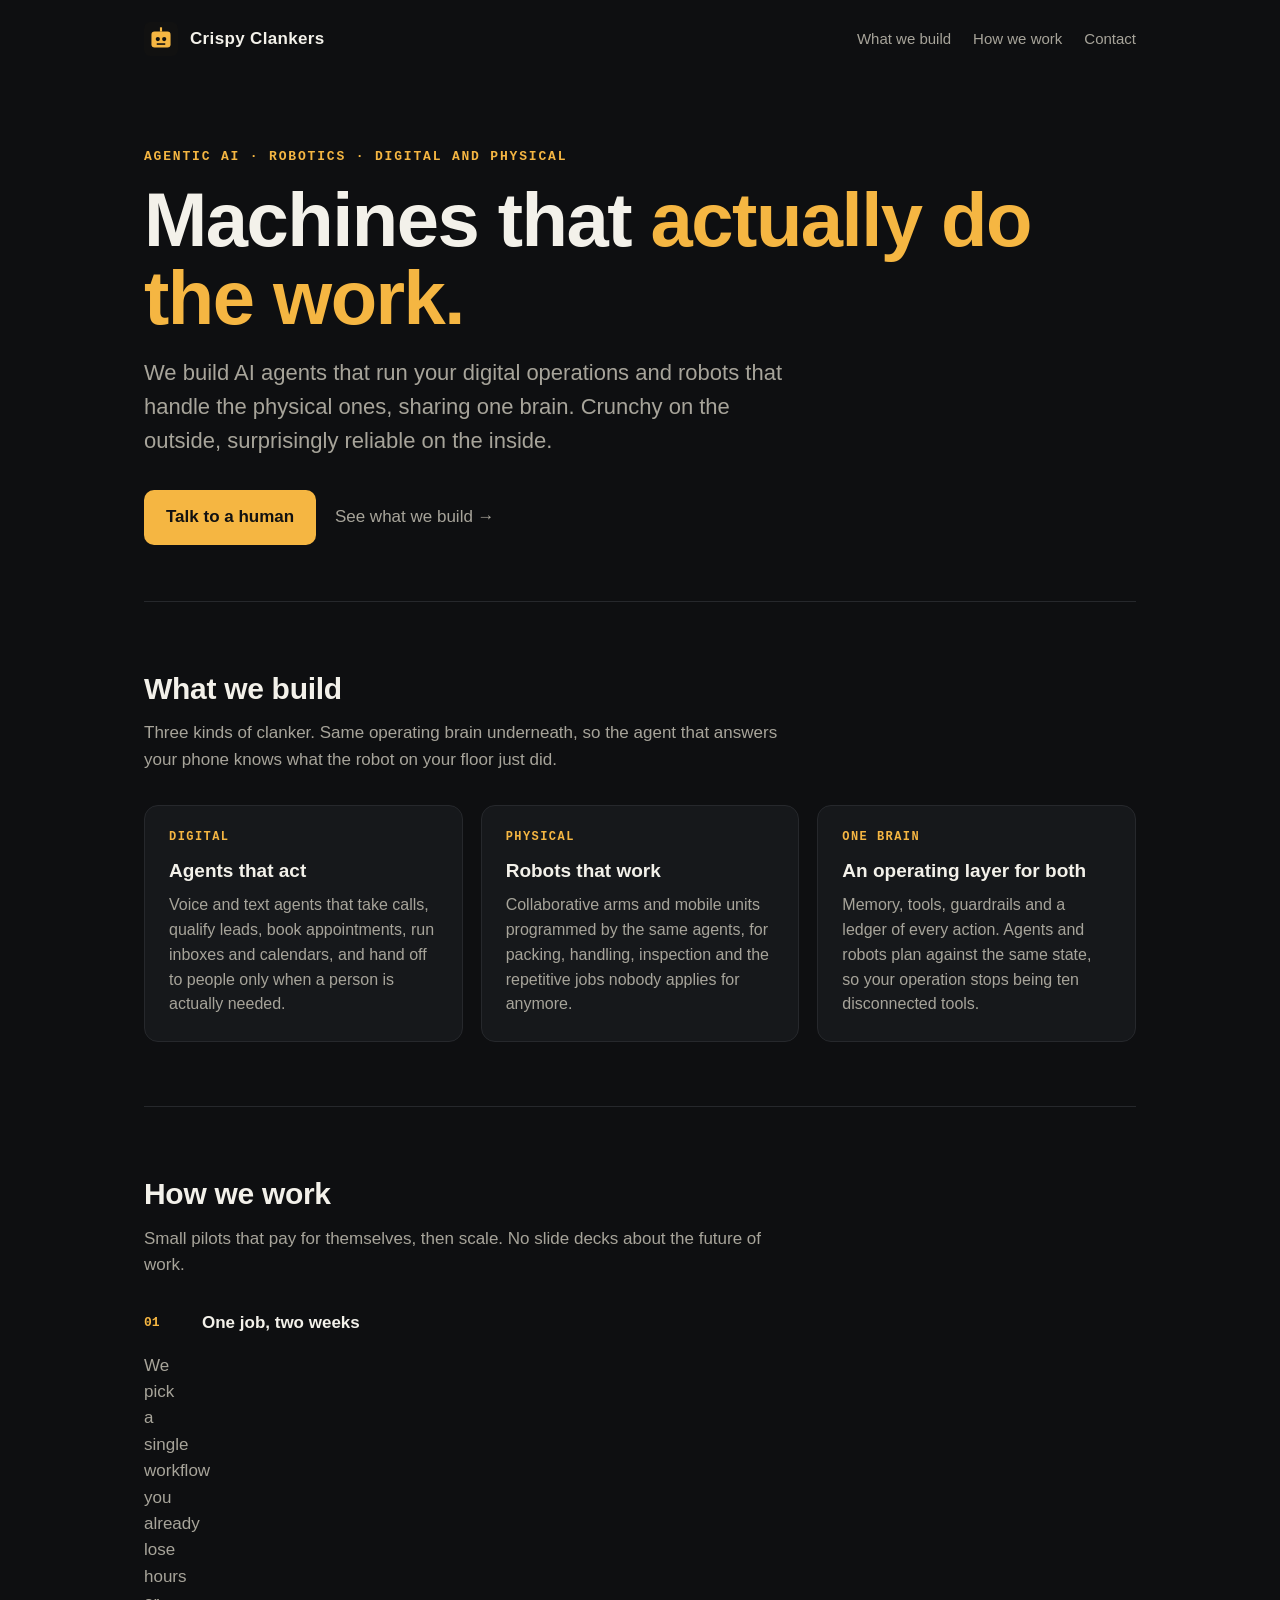
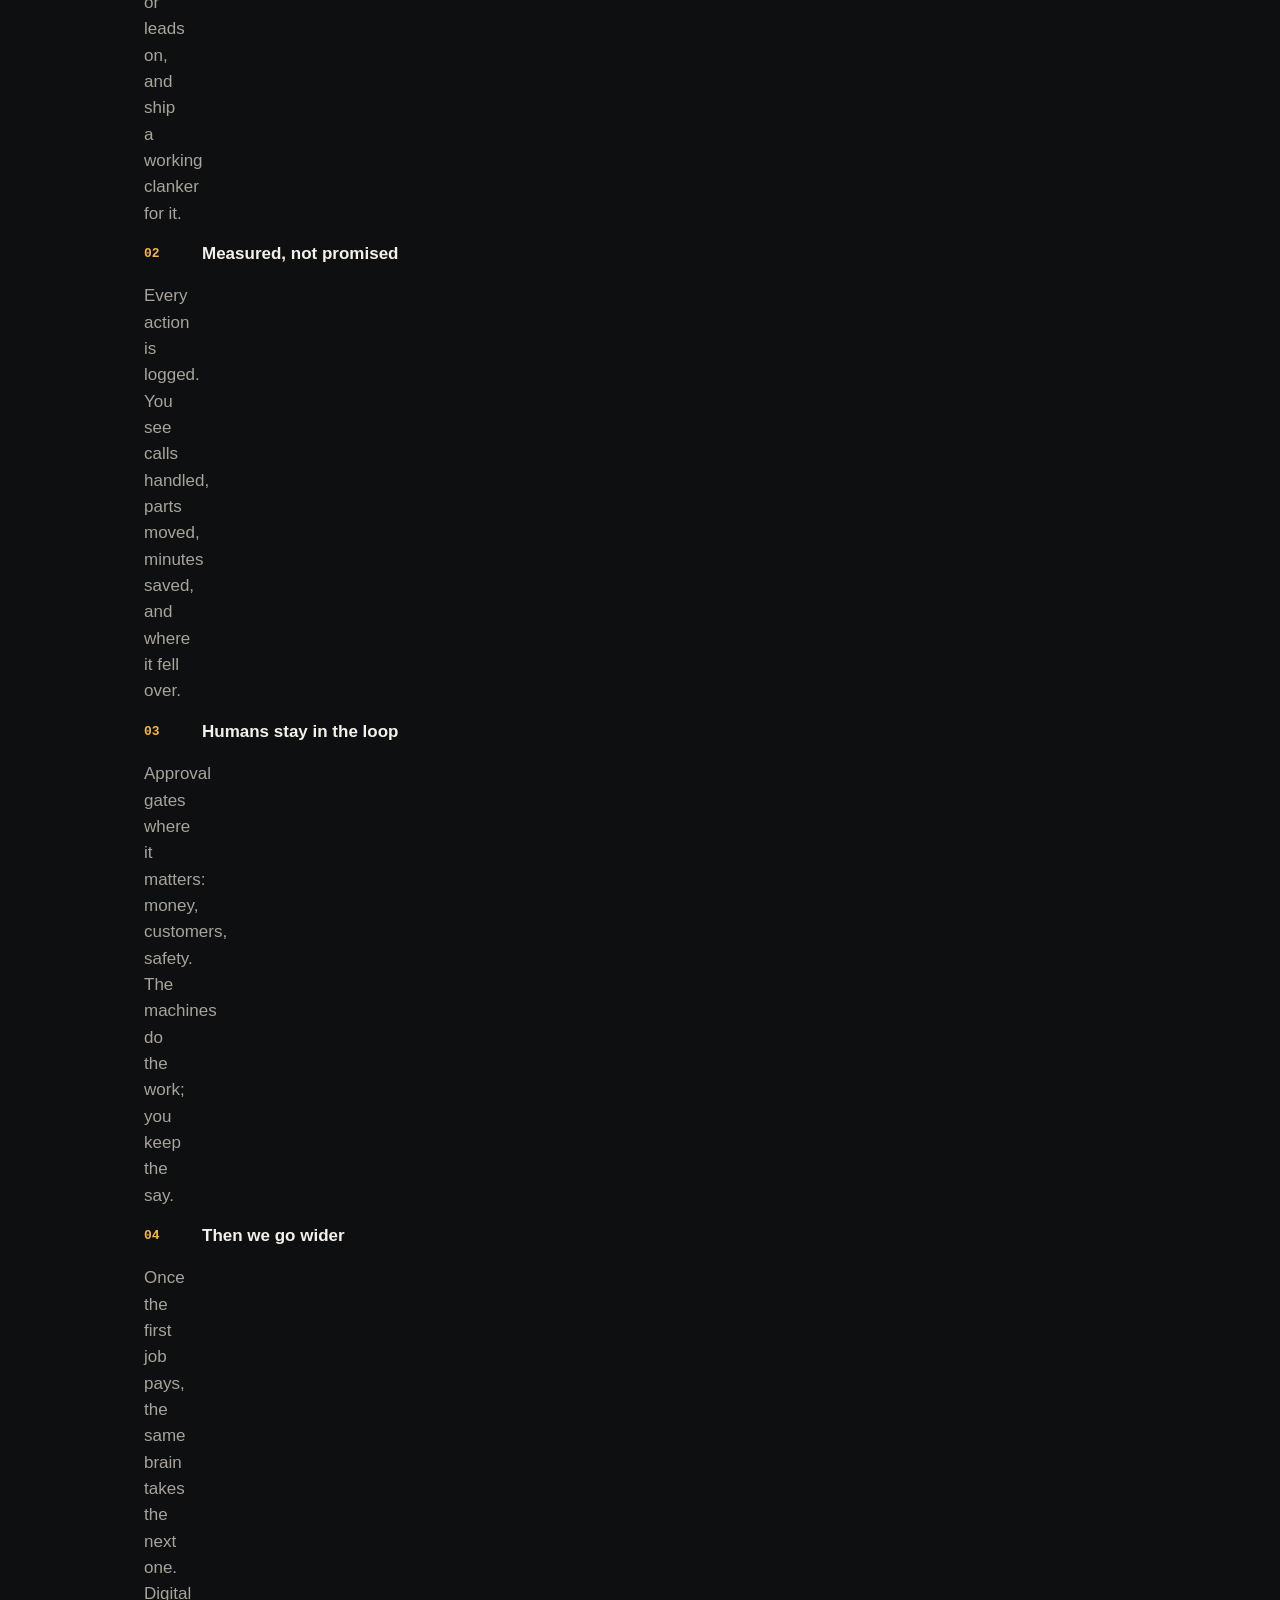
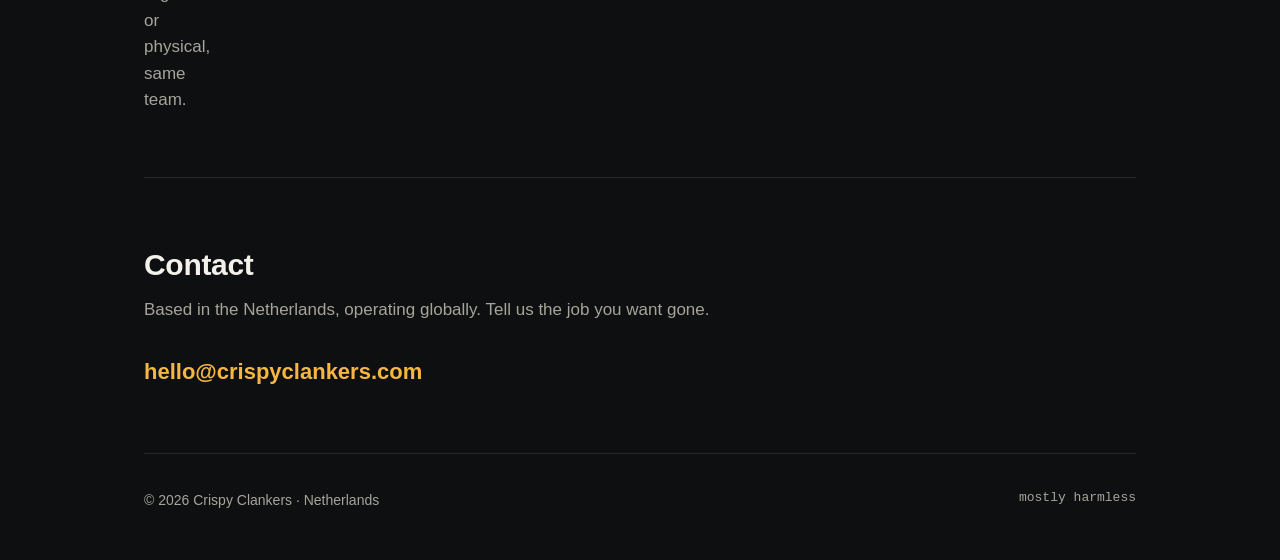
==== index.html @ 5ac36166 "Crispy Clankers one-page site: hero, what we build, how we work, contact; CNAME for crispyclankers.c" ====
<!doctype html>
<html lang="en">
<head>
<meta charset="utf-8">
<meta name="viewport" content="width=device-width, initial-scale=1">
<title>Crispy Clankers — agentic AI and robots that do the work</title>
<meta name="description" content="Crispy Clankers builds agentic AI and robotics: one brain for digital and physical work. Netherlands, operating globally.">
<meta property="og:title" content="Crispy Clankers">
<meta property="og:description" content="Agentic AI and robots that actually do the work. Digital and physical. Mostly harmless.">
<meta property="og:url" content="https://crispyclankers.com/">
<link rel="icon" href="data:image/svg+xml,%3Csvg xmlns='http://www.w3.org/2000/svg' viewBox='0 0 64 64'%3E%3Crect width='64' height='64' rx='12' fill='%23111'/%3E%3Crect x='14' y='18' width='36' height='30' rx='6' fill='%23f5b642'/%3E%3Ccircle cx='26' cy='32' r='4' fill='%23111'/%3E%3Ccircle cx='38' cy='32' r='4' fill='%23111'/%3E%3Crect x='24' y='40' width='16' height='3' fill='%23111'/%3E%3Crect x='30' y='10' width='4' height='8' fill='%23f5b642'/%3E%3C/svg%3E">
<style>
  :root{--bg:#0e0f11;--ink:#f3f1ea;--mute:#a7a49a;--amber:#f5b642;--line:#26282c;--card:#16181b}
  *{box-sizing:border-box}
  html{scroll-behavior:smooth}
  body{margin:0;background:var(--bg);color:var(--ink);font:17px/1.55 ui-sans-serif,-apple-system,"Segoe UI",Inter,Roboto,sans-serif;-webkit-font-smoothing:antialiased}
  a{color:var(--amber);text-decoration:none}
  a:hover{text-decoration:underline}
  .wrap{max-width:1040px;margin:0 auto;padding:0 24px}
  header{display:flex;align-items:center;justify-content:space-between;padding:22px 0}
  .logo{display:flex;align-items:center;gap:12px;font-weight:700;letter-spacing:.02em;color:var(--ink)}
  .logo svg{width:34px;height:34px}
  nav a{color:var(--mute);margin-left:22px;font-size:15px}
  nav a:hover{color:var(--ink);text-decoration:none}
  .hero{padding:72px 0 56px;border-bottom:1px solid var(--line)}
  .kicker{font:600 13px/1 ui-monospace,SFMono-Regular,Menlo,monospace;color:var(--amber);letter-spacing:.14em;text-transform:uppercase}
  h1{font-size:clamp(40px,7vw,76px);line-height:1.02;margin:18px 0 20px;letter-spacing:-.02em}
  h1 em{font-style:normal;color:var(--amber)}
  .lede{font-size:clamp(18px,2.3vw,22px);color:var(--mute);max-width:640px;margin:0 0 32px}
  .cta{display:inline-block;background:var(--amber);color:#111;font-weight:700;padding:14px 22px;border-radius:10px}
  .cta:hover{text-decoration:none;filter:brightness(1.06)}
  .ghost{display:inline-block;margin-left:14px;color:var(--mute)}
  section{padding:64px 0;border-bottom:1px solid var(--line)}
  h2{font-size:30px;margin:0 0 8px;letter-spacing:-.01em}
  .sub{color:var(--mute);margin:0 0 32px;max-width:640px}
  .grid{display:grid;grid-template-columns:repeat(auto-fit,minmax(260px,1fr));gap:18px}
  .card{background:var(--card);border:1px solid var(--line);border-radius:14px;padding:24px}
  .card h3{margin:0 0 8px;font-size:19px}
  .card p{margin:0;color:var(--mute);font-size:16px}
  .card .n{font:600 12px ui-monospace,Menlo,monospace;color:var(--amber);letter-spacing:.12em;margin-bottom:12px}
  ol.how{counter-reset:s;list-style:none;padding:0;margin:0;display:grid;gap:14px}
  ol.how li{display:grid;grid-template-columns:44px 1fr;gap:14px;align-items:start}
  ol.how li::before{counter-increment:s;content:counter(s,decimal-leading-zero);font:600 13px ui-monospace,Menlo,monospace;color:var(--amber);padding-top:5px}
  ol.how strong{display:block;margin-bottom:2px}
  ol.how span{color:var(--mute)}
  .contact{display:flex;flex-wrap:wrap;gap:12px 28px;align-items:baseline}
  .contact a{font-size:22px;font-weight:600}
  footer{padding:36px 0 48px;color:var(--mute);font-size:14px;display:flex;flex-wrap:wrap;gap:8px 24px;justify-content:space-between}
  footer .mono{font:13px ui-monospace,Menlo,monospace}
  @media (max-width:600px){nav{display:none}.ghost{display:block;margin:14px 0 0}}
</style>
</head>
<body>
<div class="wrap">
  <header>
    <a class="logo" href="/">
      <svg viewBox="0 0 64 64" aria-hidden="true"><rect width="64" height="64" rx="12" fill="#111"/><rect x="14" y="18" width="36" height="30" rx="6" fill="#f5b642"/><circle cx="26" cy="32" r="4" fill="#111"/><circle cx="38" cy="32" r="4" fill="#111"/><rect x="24" y="40" width="16" height="3" fill="#111"/><rect x="30" y="10" width="4" height="8" fill="#f5b642"/></svg>
      Crispy Clankers
    </a>
    <nav><a href="#work">What we build</a><a href="#how">How we work</a><a href="#contact">Contact</a></nav>
  </header>

  <section class="hero">
    <div class="kicker">Agentic AI · Robotics · Digital and physical</div>
    <h1>Machines that <em>actually do the work.</em></h1>
    <p class="lede">We build AI agents that run your digital operations and robots that handle the physical ones, sharing one brain. Crunchy on the outside, surprisingly reliable on the inside.</p>
    <a class="cta" href="#contact">Talk to a human</a>
    <a class="ghost" href="#work">See what we build →</a>
  </section>

  <section id="work">
    <h2>What we build</h2>
    <p class="sub">Three kinds of clanker. Same operating brain underneath, so the agent that answers your phone knows what the robot on your floor just did.</p>
    <div class="grid">
      <article class="card"><div class="n">DIGITAL</div><h3>Agents that act</h3><p>Voice and text agents that take calls, qualify leads, book appointments, run inboxes and calendars, and hand off to people only when a person is actually needed.</p></article>
      <article class="card"><div class="n">PHYSICAL</div><h3>Robots that work</h3><p>Collaborative arms and mobile units programmed by the same agents, for packing, handling, inspection and the repetitive jobs nobody applies for anymore.</p></article>
      <article class="card"><div class="n">ONE BRAIN</div><h3>An operating layer for both</h3><p>Memory, tools, guardrails and a ledger of every action. Agents and robots plan against the same state, so your operation stops being ten disconnected tools.</p></article>
    </div>
  </section>

  <section id="how">
    <h2>How we work</h2>
    <p class="sub">Small pilots that pay for themselves, then scale. No slide decks about the future of work.</p>
    <ol class="how">
      <li><strong>One job, two weeks</strong><span>We pick a single workflow you already lose hours or leads on, and ship a working clanker for it.</span></li>
      <li><strong>Measured, not promised</strong><span>Every action is logged. You see calls handled, parts moved, minutes saved, and where it fell over.</span></li>
      <li><strong>Humans stay in the loop</strong><span>Approval gates where it matters: money, customers, safety. The machines do the work; you keep the say.</span></li>
      <li><strong>Then we go wider</strong><span>Once the first job pays, the same brain takes the next one. Digital or physical, same team.</span></li>
    </ol>
  </section>

  <section id="contact">
    <h2>Contact</h2>
    <p class="sub">Based in the Netherlands, operating globally. Tell us the job you want gone.</p>
    <div class="contact"><a href="mailto:hello@crispyclankers.com">hello@crispyclankers.com</a></div>
  </section>

  <footer>
    <div>© 2026 Crispy Clankers · Netherlands</div>
    <div class="mono">mostly harmless</div>
  </footer>
</div>
</body>
</html>
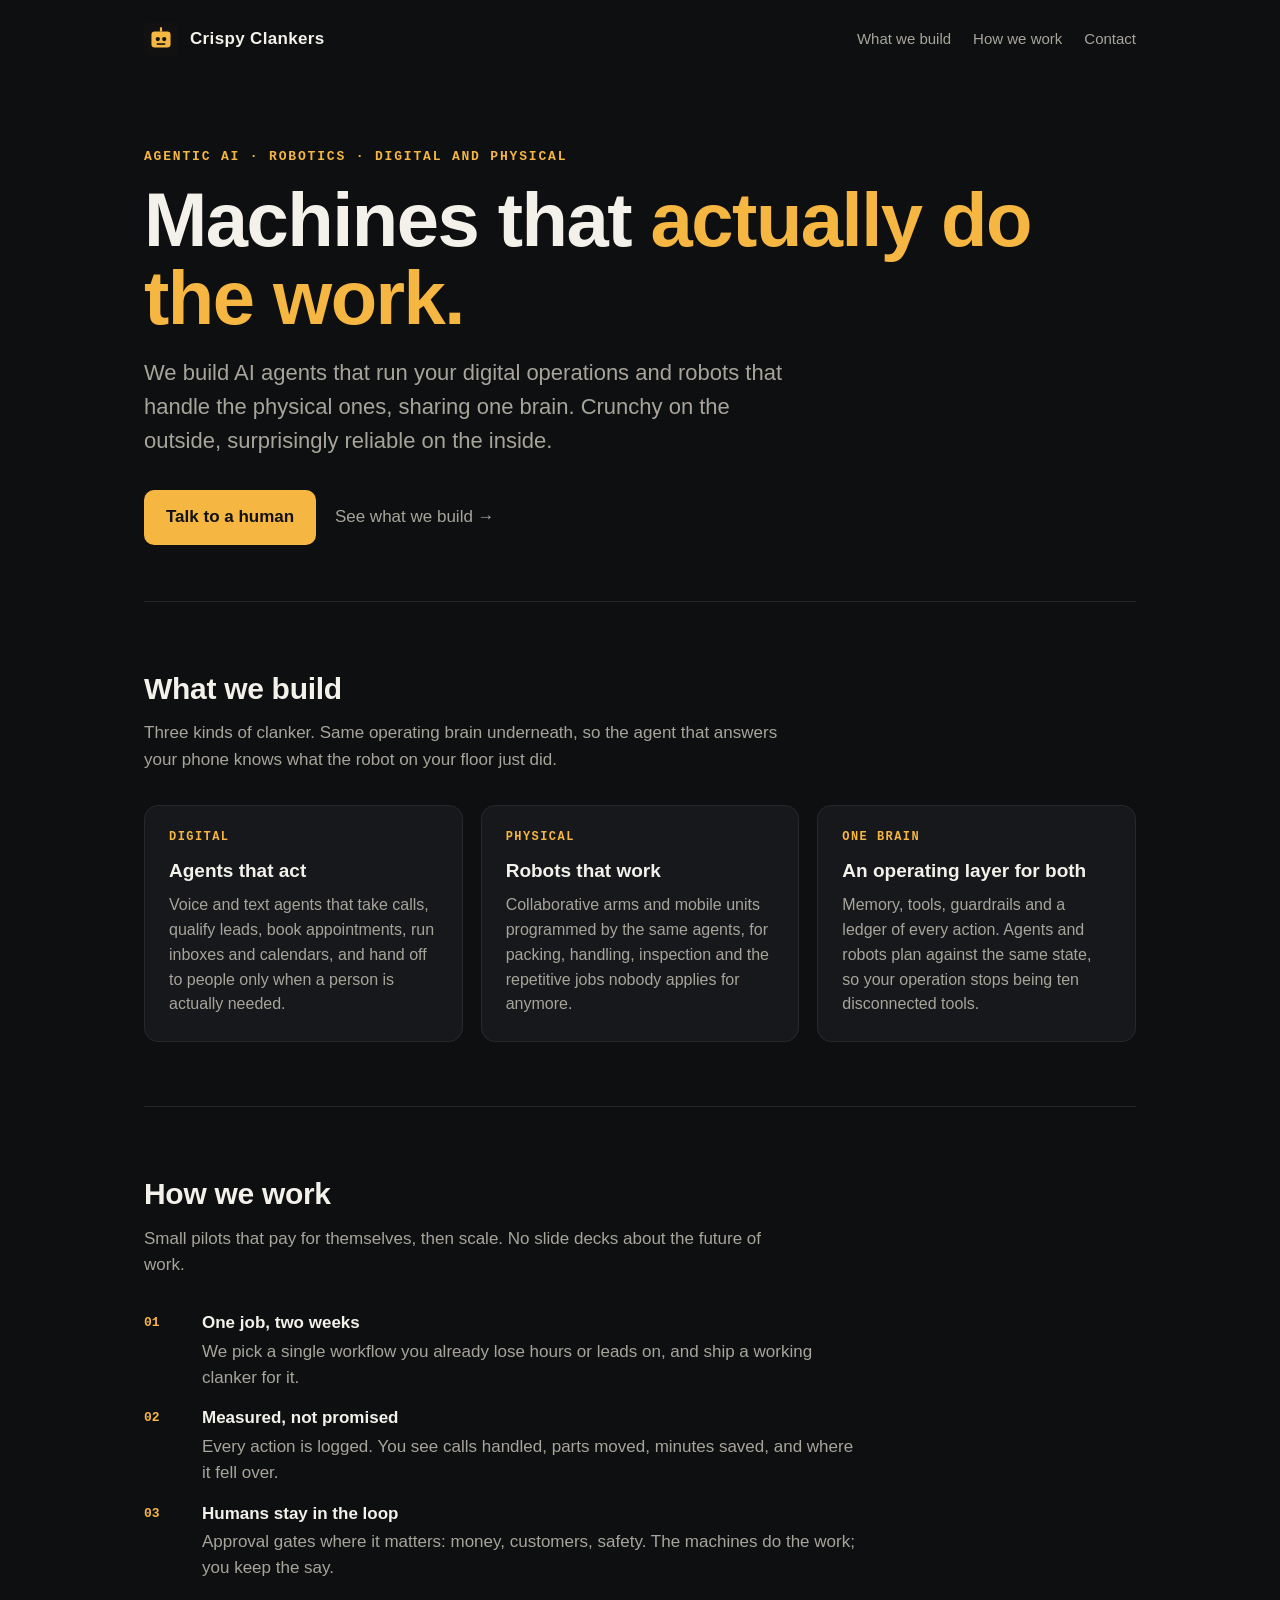
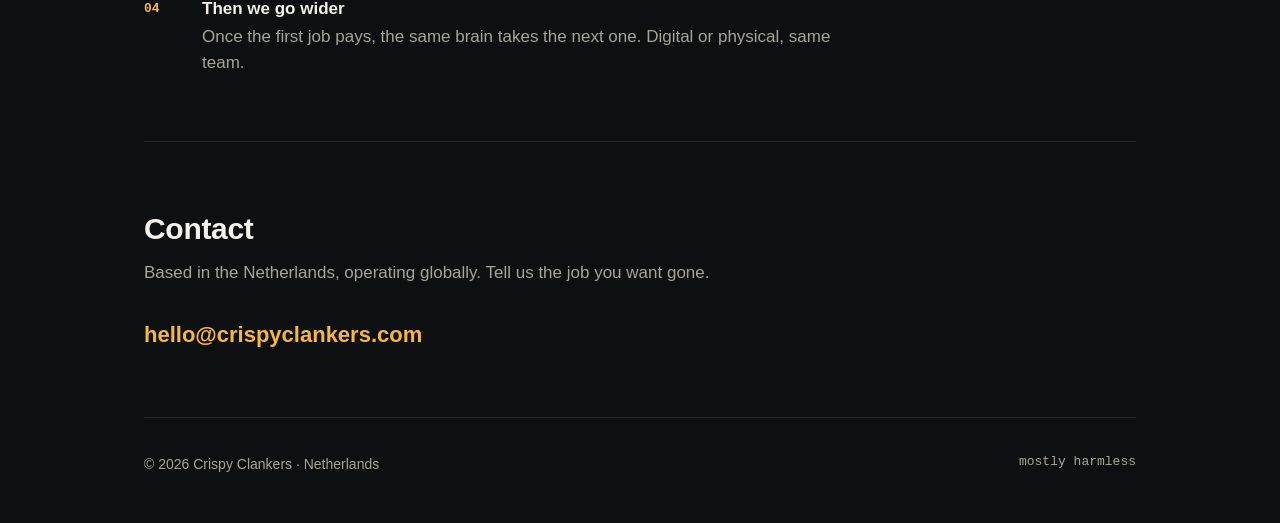
==== commit 4911071a: "How-we-work list: wrap title+text so the grid keeps two columns" ====
--- a/index.html
+++ b/index.html
@@ -39,7 +39,7 @@
   .card p{margin:0;color:var(--mute);font-size:16px}
   .card .n{font:600 12px ui-monospace,Menlo,monospace;color:var(--amber);letter-spacing:.12em;margin-bottom:12px}
   ol.how{counter-reset:s;list-style:none;padding:0;margin:0;display:grid;gap:14px}
-  ol.how li{display:grid;grid-template-columns:44px 1fr;gap:14px;align-items:start}
+  ol.how li{display:grid;grid-template-columns:44px 1fr;gap:14px;align-items:start;max-width:720px}
   ol.how li::before{counter-increment:s;content:counter(s,decimal-leading-zero);font:600 13px ui-monospace,Menlo,monospace;color:var(--amber);padding-top:5px}
   ol.how strong{display:block;margin-bottom:2px}
   ol.how span{color:var(--mute)}
@@ -82,10 +82,10 @@
     <h2>How we work</h2>
     <p class="sub">Small pilots that pay for themselves, then scale. No slide decks about the future of work.</p>
     <ol class="how">
-      <li><strong>One job, two weeks</strong><span>We pick a single workflow you already lose hours or leads on, and ship a working clanker for it.</span></li>
-      <li><strong>Measured, not promised</strong><span>Every action is logged. You see calls handled, parts moved, minutes saved, and where it fell over.</span></li>
-      <li><strong>Humans stay in the loop</strong><span>Approval gates where it matters: money, customers, safety. The machines do the work; you keep the say.</span></li>
-      <li><strong>Then we go wider</strong><span>Once the first job pays, the same brain takes the next one. Digital or physical, same team.</span></li>
+      <li><div><strong>One job, two weeks</strong><span>We pick a single workflow you already lose hours or leads on, and ship a working clanker for it.</span></div></li>
+      <li><div><strong>Measured, not promised</strong><span>Every action is logged. You see calls handled, parts moved, minutes saved, and where it fell over.</span></div></li>
+      <li><div><strong>Humans stay in the loop</strong><span>Approval gates where it matters: money, customers, safety. The machines do the work; you keep the say.</span></div></li>
+      <li><div><strong>Then we go wider</strong><span>Once the first job pays, the same brain takes the next one. Digital or physical, same team.</span></div></li>
     </ol>
   </section>
 
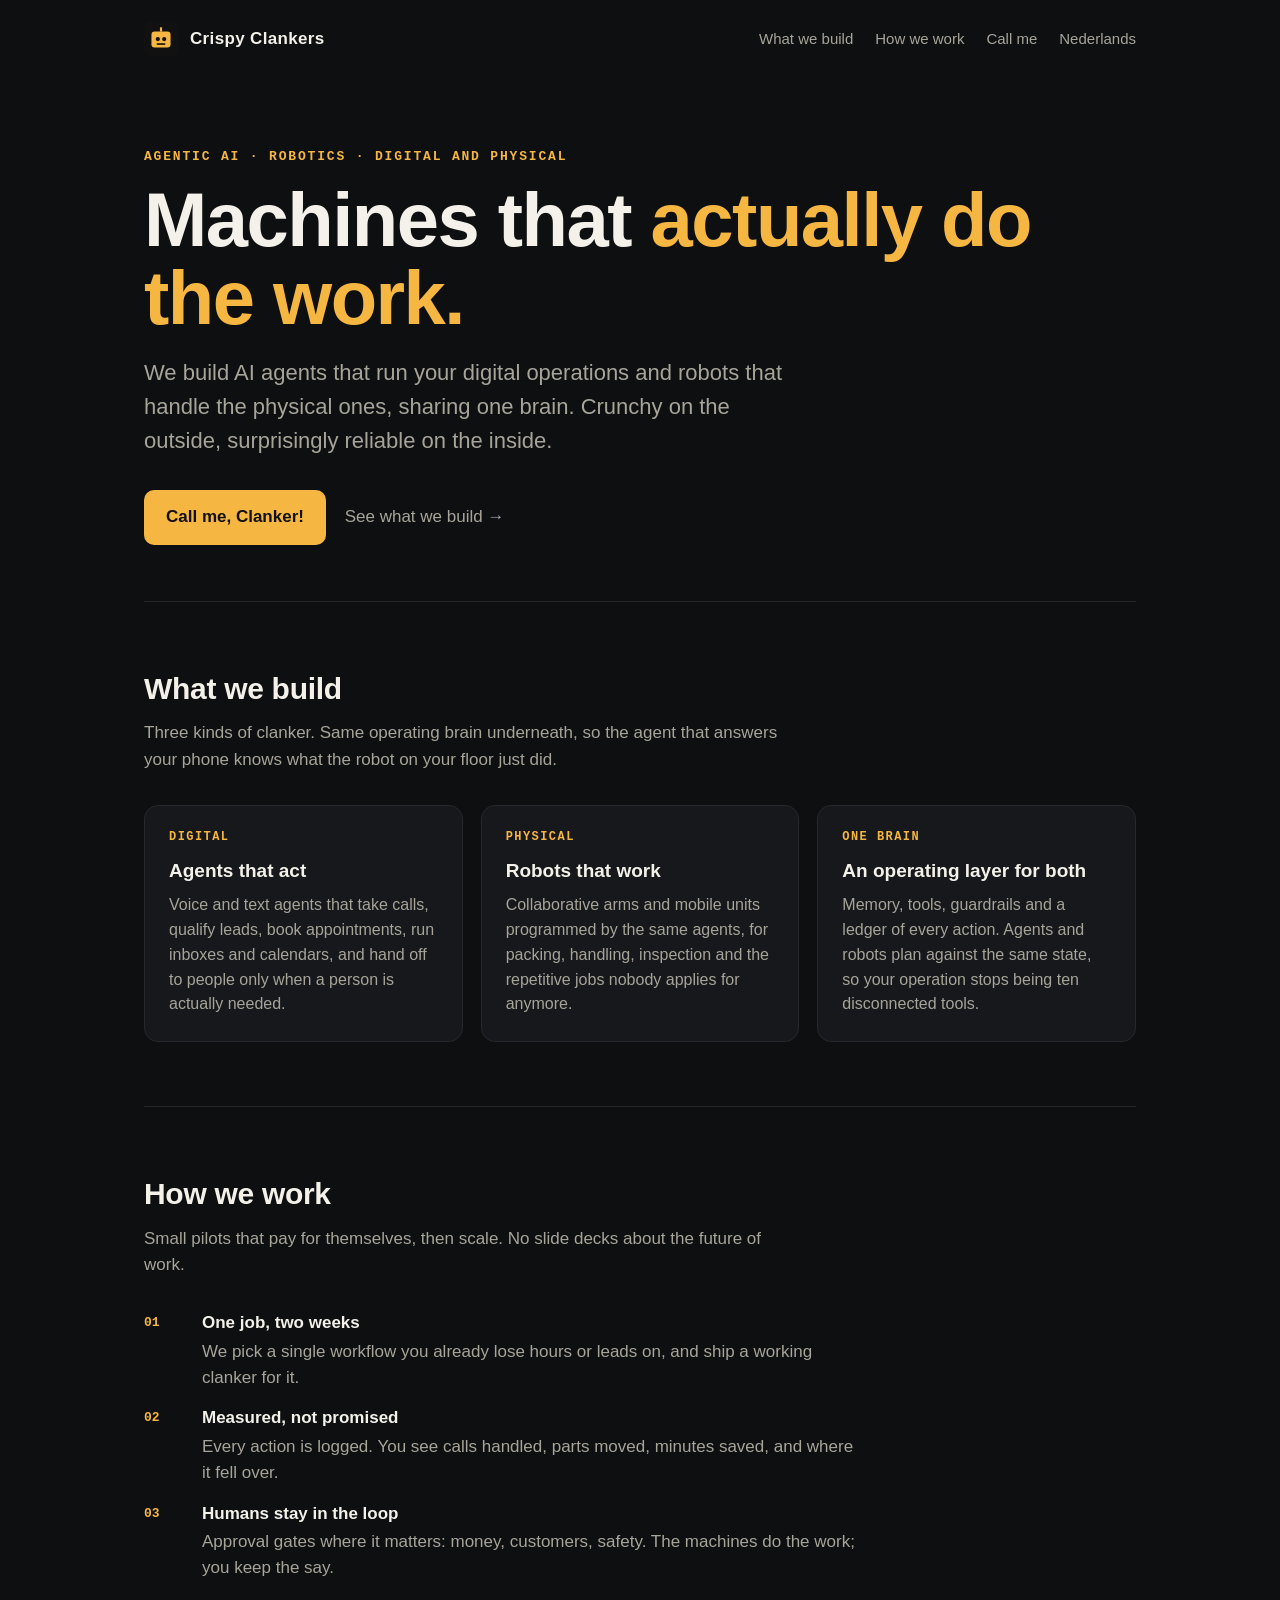
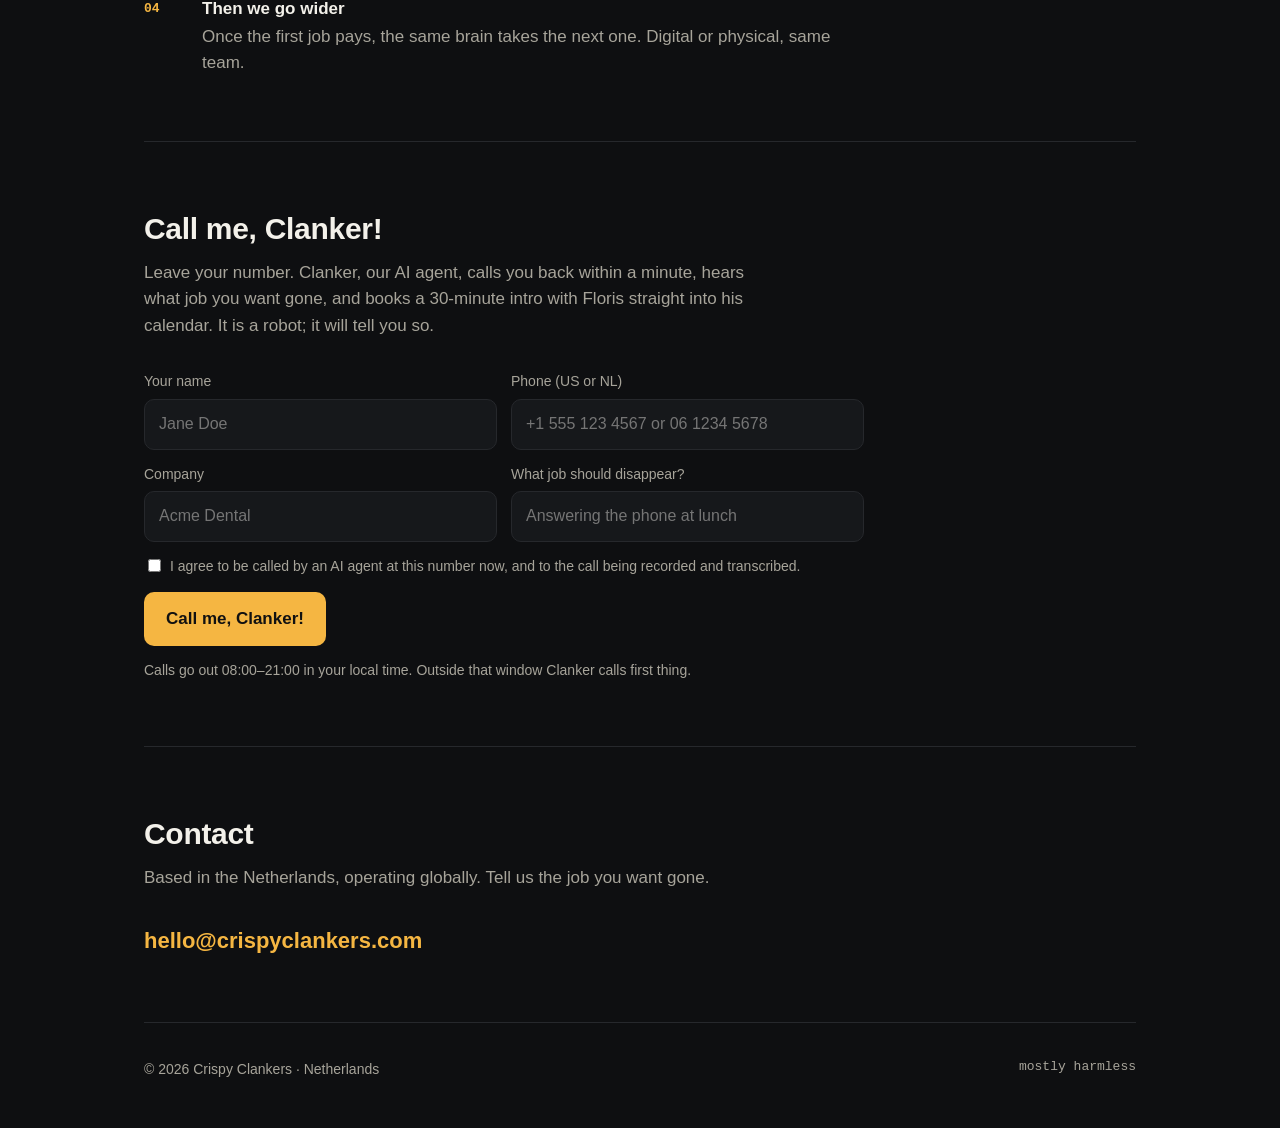
==== commit 9bd27a4b: "Add branded Open Graph cards for chat sharing" ====
--- a/index.html
+++ b/index.html
@@ -8,6 +8,21 @@
 <meta property="og:title" content="Crispy Clankers">
 <meta property="og:description" content="Agentic AI and robots that actually do the work. Digital and physical. Mostly harmless.">
 <meta property="og:url" content="https://crispyclankers.com/">
+<meta property="og:type" content="website">
+<meta property="og:site_name" content="Crispy Clankers">
+<meta property="og:locale" content="en_US">
+<meta property="og:image" content="https://crispyclankers.com/assets/social-preview-en-v1.png">
+<meta property="og:image:secure_url" content="https://crispyclankers.com/assets/social-preview-en-v1.png">
+<meta property="og:image:type" content="image/png">
+<meta property="og:image:width" content="1200">
+<meta property="og:image:height" content="630">
+<meta property="og:image:alt" content="Crispy Clankers — machines that actually do the work. AI agents and robots, with an amber robot.">
+<meta name="twitter:card" content="summary_large_image">
+<meta name="twitter:title" content="Crispy Clankers">
+<meta name="twitter:description" content="Agentic AI and robots that actually do the work. Digital and physical. Mostly harmless.">
+<meta name="twitter:image" content="https://crispyclankers.com/assets/social-preview-en-v1.png">
+<meta name="twitter:image:alt" content="Crispy Clankers — machines that actually do the work. AI agents and robots, with an amber robot.">
+<link rel="canonical" href="https://crispyclankers.com/">
 <link rel="icon" href="data:image/svg+xml,%3Csvg xmlns='http://www.w3.org/2000/svg' viewBox='0 0 64 64'%3E%3Crect width='64' height='64' rx='12' fill='%23111'/%3E%3Crect x='14' y='18' width='36' height='30' rx='6' fill='%23f5b642'/%3E%3Ccircle cx='26' cy='32' r='4' fill='%23111'/%3E%3Ccircle cx='38' cy='32' r='4' fill='%23111'/%3E%3Crect x='24' y='40' width='16' height='3' fill='%23111'/%3E%3Crect x='30' y='10' width='4' height='8' fill='%23f5b642'/%3E%3C/svg%3E">
 <style>
   :root{--bg:#0e0f11;--ink:#f3f1ea;--mute:#a7a49a;--amber:#f5b642;--line:#26282c;--card:#16181b}
@@ -45,6 +60,17 @@
   ol.how span{color:var(--mute)}
   .contact{display:flex;flex-wrap:wrap;gap:12px 28px;align-items:baseline}
   .contact a{font-size:22px;font-weight:600}
+  form.lead{display:grid;gap:14px;max-width:720px}
+  .row{display:grid;grid-template-columns:1fr 1fr;gap:14px}
+  form label{display:grid;gap:6px;font-size:14px;color:var(--mute)}
+  form input:not([type=checkbox]){background:var(--card);border:1px solid var(--line);border-radius:10px;color:var(--ink);padding:12px 14px;font:inherit;font-size:16px}
+  form input:focus{outline:2px solid var(--amber);border-color:var(--amber)}
+  label.check{grid-template-columns:auto 1fr;align-items:start;font-size:14px}
+  form button.cta{border:0;cursor:pointer;font:inherit;font-weight:700;font-size:17px;width:max-content}
+  form button[disabled]{opacity:.6;cursor:wait}
+  .note{margin:0;color:var(--mute);font-size:14px}
+  .note.ok{color:var(--amber)} .note.err{color:#ff7a6e}
+  @media (max-width:600px){.row{grid-template-columns:1fr}}
   footer{padding:36px 0 48px;color:var(--mute);font-size:14px;display:flex;flex-wrap:wrap;gap:8px 24px;justify-content:space-between}
   footer .mono{font:13px ui-monospace,Menlo,monospace}
   @media (max-width:600px){nav{display:none}.ghost{display:block;margin:14px 0 0}}
@@ -57,14 +83,14 @@
       <svg viewBox="0 0 64 64" aria-hidden="true"><rect width="64" height="64" rx="12" fill="#111"/><rect x="14" y="18" width="36" height="30" rx="6" fill="#f5b642"/><circle cx="26" cy="32" r="4" fill="#111"/><circle cx="38" cy="32" r="4" fill="#111"/><rect x="24" y="40" width="16" height="3" fill="#111"/><rect x="30" y="10" width="4" height="8" fill="#f5b642"/></svg>
       Crispy Clankers
     </a>
-    <nav><a href="#work">What we build</a><a href="#how">How we work</a><a href="#contact">Contact</a></nav>
+    <nav><a href="#work">What we build</a><a href="#how">How we work</a><a href="#call">Call me</a><a href="/nl/" lang="nl">Nederlands</a></nav>
   </header>
 
   <section class="hero">
     <div class="kicker">Agentic AI · Robotics · Digital and physical</div>
     <h1>Machines that <em>actually do the work.</em></h1>
     <p class="lede">We build AI agents that run your digital operations and robots that handle the physical ones, sharing one brain. Crunchy on the outside, surprisingly reliable on the inside.</p>
-    <a class="cta" href="#contact">Talk to a human</a>
+    <a class="cta" href="#call">Call me, Clanker!</a>
     <a class="ghost" href="#work">See what we build →</a>
   </section>
 
@@ -89,6 +115,20 @@
     </ol>
   </section>
 
+  <section id="call">
+    <h2>Call me, Clanker!</h2>
+    <p class="sub">Leave your number. Clanker, our AI agent, calls you back within a minute, hears what job you want gone, and books a 30-minute intro with Floris straight into his calendar. It is a robot; it will tell you so.</p>
+    <form class="lead" id="leadForm" novalidate>
+      <div class="row"><label>Your name<input name="name" autocomplete="name" required placeholder="Jane Doe"></label>
+      <label>Phone (US or NL)<input name="phone" type="tel" autocomplete="tel" required placeholder="+1 555 123 4567 or 06 1234 5678"></label></div>
+      <div class="row"><label>Company<input name="company" autocomplete="organization" placeholder="Acme Dental"></label>
+      <label>What job should disappear?<input name="job" placeholder="Answering the phone at lunch"></label></div>
+      <label class="check"><input type="checkbox" name="consent" required> I agree to be called by an AI agent at this number now, and to the call being recorded and transcribed.</label>
+      <button class="cta" type="submit" id="leadBtn">Call me, Clanker!</button>
+      <p class="note" id="leadMsg">Calls go out 08:00–21:00 in your local time. Outside that window Clanker calls first thing.</p>
+    </form>
+  </section>
+
   <section id="contact">
     <h2>Contact</h2>
     <p class="sub">Based in the Netherlands, operating globally. Tell us the job you want gone.</p>
@@ -100,5 +140,25 @@
     <div class="mono">mostly harmless</div>
   </footer>
 </div>
+<script>
+(function(){
+  var ENDPOINT="https://cheesy-succulent-nuttiness.ngrok-free.dev/clank/webhooks/lead/crispy-en?secret=7156fd2ccb4f2daff3fa99080d00888faa5d0476e9a11ddb";
+  var f=document.getElementById('leadForm'),b=document.getElementById('leadBtn'),m=document.getElementById('leadMsg');
+  f.addEventListener('submit',function(e){
+    e.preventDefault();
+    if(!f.consent.checked){m.className='note err';m.textContent='Tick the consent box first — Clanker cannot call without it.';return;}
+    var body={name:f.name.value.trim(),phone:f.phone.value.trim(),company:f.company.value.trim(),job:f.job.value.trim(),language:'en',source:'crispyclankers.com',consent:'yes'};
+    if(!body.name||!body.phone){m.className='note err';m.textContent='Name and phone are needed.';return;}
+    b.disabled=true;m.className='note';m.textContent='Waking Clanker…';
+    fetch(ENDPOINT,{method:'POST',headers:{'Content-Type':'application/json','ngrok-skip-browser-warning':'1'},body:JSON.stringify(body)})
+      .then(function(r){return r.json().then(function(j){return {ok:r.ok,j:j};});})
+      .then(function(x){
+        if(x.ok&&x.j.queued){m.className='note ok';m.textContent='Clanker is dialing. Keep your phone in your hand — this usually takes under a minute.';f.reset();}
+        else if(x.ok&&x.j.duplicate){m.className='note ok';m.textContent='Clanker already has you in the queue. Give it a minute.';}
+        else{m.className='note err';m.textContent=(x.j&&(x.j.detail||x.j.error))||'That did not work. Email hello@crispyclankers.com and a human will call.';b.disabled=false;}
+      }).catch(function(){m.className='note err';m.textContent='Clanker is offline right now. Email hello@crispyclankers.com and a human will call.';b.disabled=false;});
+  });
+})();
+</script>
 </body>
 </html>
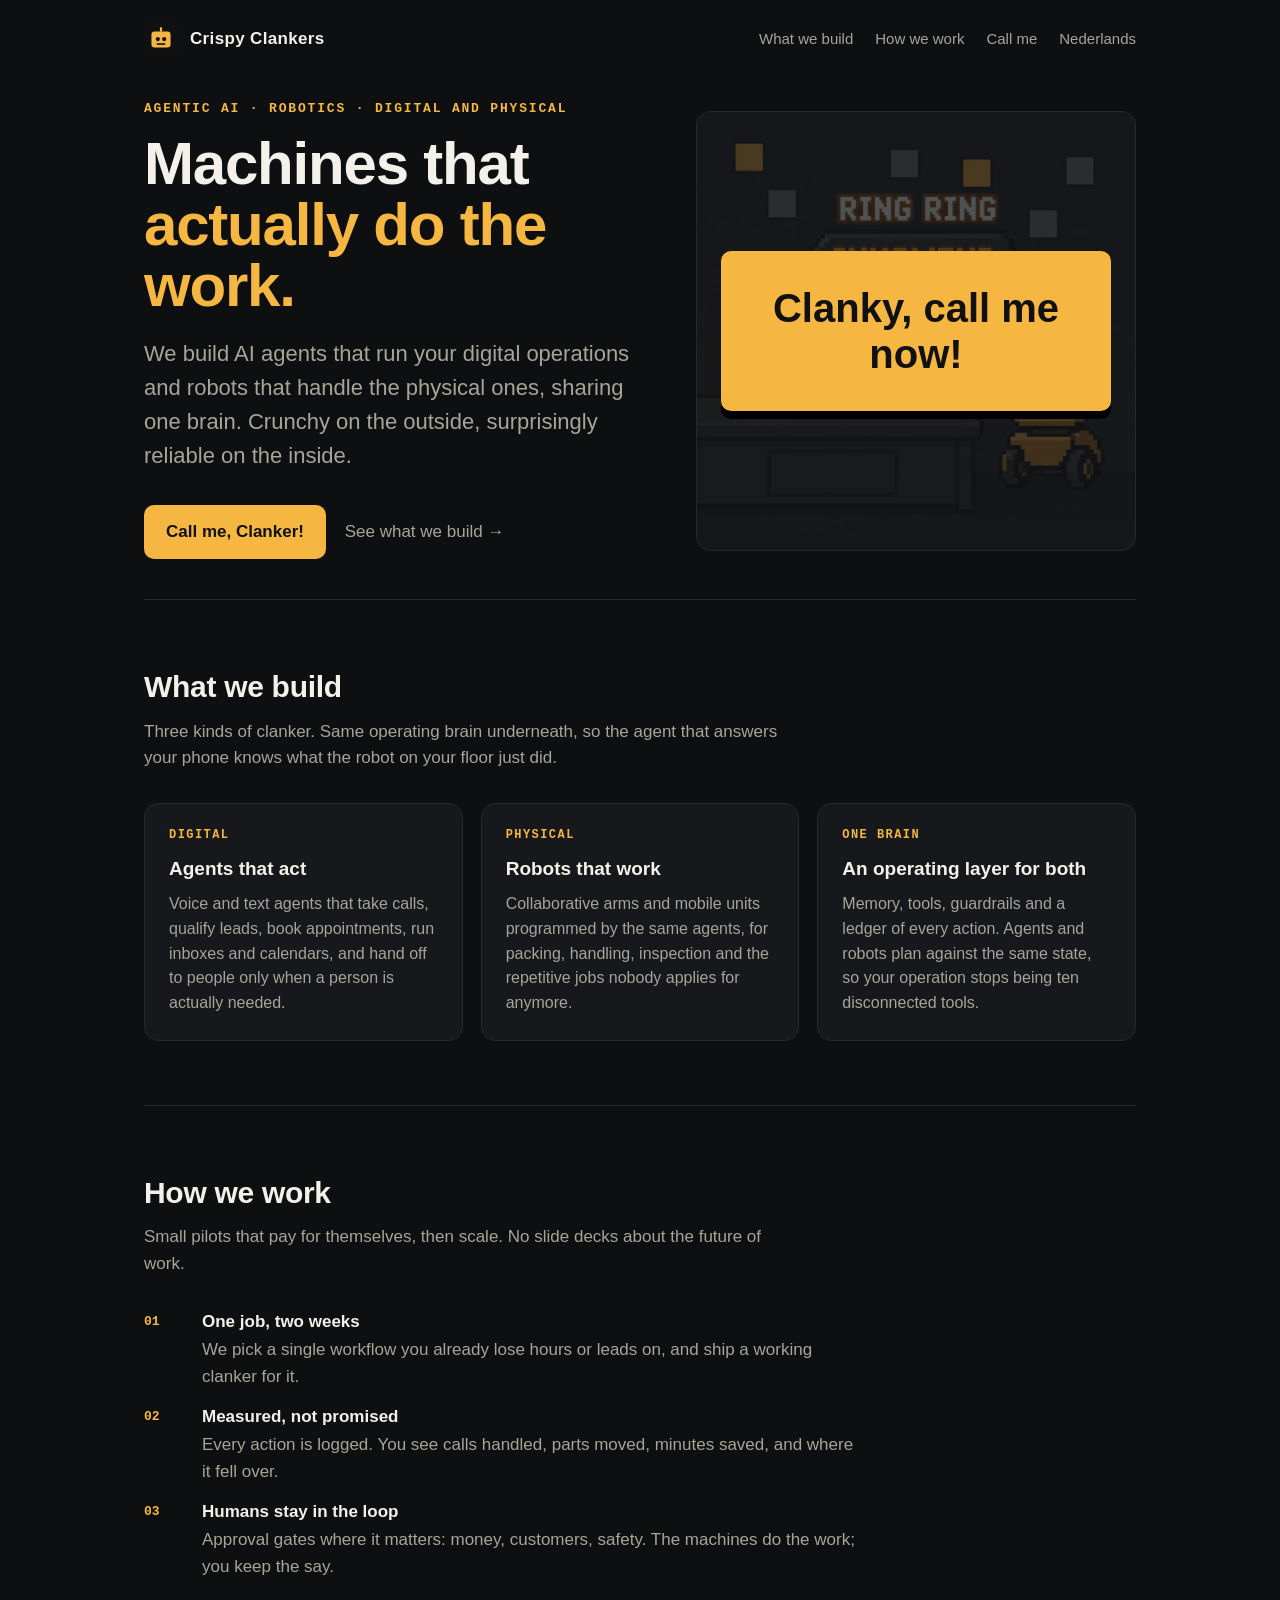
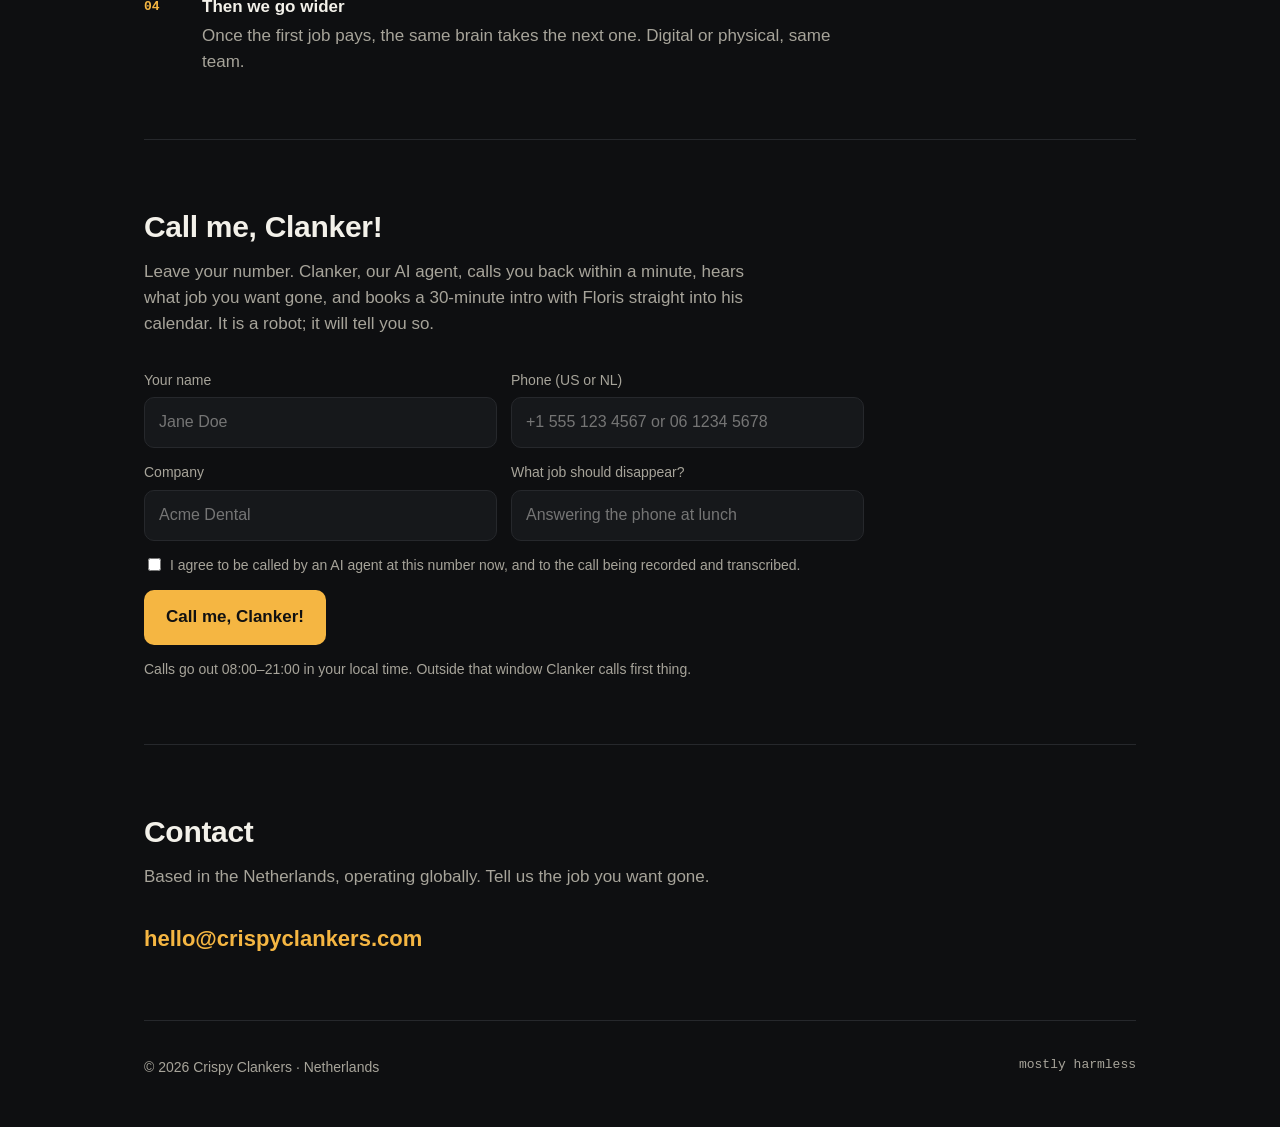
==== commit ec6ad337: "Add three-play Clanky hero video with callback CTA" ====
--- a/index.html
+++ b/index.html
@@ -75,6 +75,8 @@
   footer .mono{font:13px ui-monospace,Menlo,monospace}
   @media (max-width:600px){nav{display:none}.ghost{display:block;margin:14px 0 0}}
 </style>
+<link rel="stylesheet" href="/assets/hero-video-v1.css">
+<script src="/assets/hero-video-v1.js" defer></script>
 </head>
 <body>
 <div class="wrap">
@@ -87,11 +89,23 @@
   </header>
 
   <section class="hero">
+    <div class="hero-copy">
     <div class="kicker">Agentic AI · Robotics · Digital and physical</div>
     <h1>Machines that <em>actually do the work.</em></h1>
     <p class="lede">We build AI agents that run your digital operations and robots that handle the physical ones, sharing one brain. Crunchy on the outside, surprisingly reliable on the inside.</p>
     <a class="cta" href="#call">Call me, Clanker!</a>
     <a class="ghost" href="#work">See what we build →</a>
+    </div>
+    <div class="hero-media" data-state="cta">
+      <img class="hero-poster" src="/assets/clanky-intro-v1.jpg" width="960" height="960" alt="" fetchpriority="high">
+      <video class="hero-video" hidden autoplay muted playsinline preload="auto" width="960" height="960" poster="/assets/clanky-intro-v1.jpg" data-src="/assets/clanky-intro-v1.mp4" aria-label="Clanky answers a client call and books an appointment."></video>
+      <div class="hero-finale"><a class="cta hero-call" href="#call">Clanky, call me now!</a></div>
+      <div class="hero-controls" hidden>
+        <button type="button" data-action="pause" data-pause="Pause" data-resume="Resume">Pause</button>
+        <button type="button" data-action="sound" data-sound="Sound on" data-mute="Sound off" aria-pressed="false">Sound on</button>
+        <button type="button" data-action="skip">Skip to callback</button>
+      </div>
+    </div>
   </section>
 
   <section id="work">
--- a/assets/hero-video-v1.css
+++ b/assets/hero-video-v1.css
@@ -0,0 +1,14 @@
+/* Keep the square reserved during playback, fallbacks and the final CTA. */
+.hero{display:grid;grid-template-columns:minmax(0,1fr) minmax(0,440px);align-items:center;gap:32px;padding:24px 0 40px}
+.hero h1{font-size:clamp(40px,5vw,60px)}
+.hero-media{position:relative;width:100%;aspect-ratio:1;background:var(--card);border:1px solid var(--line);border-radius:14px;overflow:hidden;isolation:isolate}
+.hero-media [hidden]{display:none!important}
+.hero-poster,.hero-video{position:absolute;inset:0;width:100%;height:100%;object-fit:contain}
+.hero-poster{opacity:.25}
+.hero-finale{position:absolute;inset:0;display:flex;align-items:center;justify-content:center;padding:24px}
+.hero-call{width:100%;padding:32px 20px;text-align:center;font-size:clamp(26px,3.2vw,40px);line-height:1.15;border:2px solid var(--amber);box-shadow:0 8px 0 #000}
+.hero-controls{position:absolute;bottom:12px;left:10px;right:10px;display:flex;flex-wrap:wrap;justify-content:center;gap:6px}
+.hero-controls button{background:var(--bg);color:var(--ink);border:1px solid var(--amber);border-radius:6px;padding:9px 10px;font:600 12px/1.2 ui-monospace,monospace;cursor:pointer}
+.hero-call:focus-visible,.hero-controls button:focus-visible{outline:3px solid var(--ink);outline-offset:3px}
+@media(max-width:800px){.hero{grid-template-columns:1fr;gap:28px}.hero-media{grid-row:1;max-width:440px;justify-self:center}.hero h1{font-size:clamp(40px,7vw,60px)}}
+@media(prefers-reduced-motion:reduce){html{scroll-behavior:auto}}
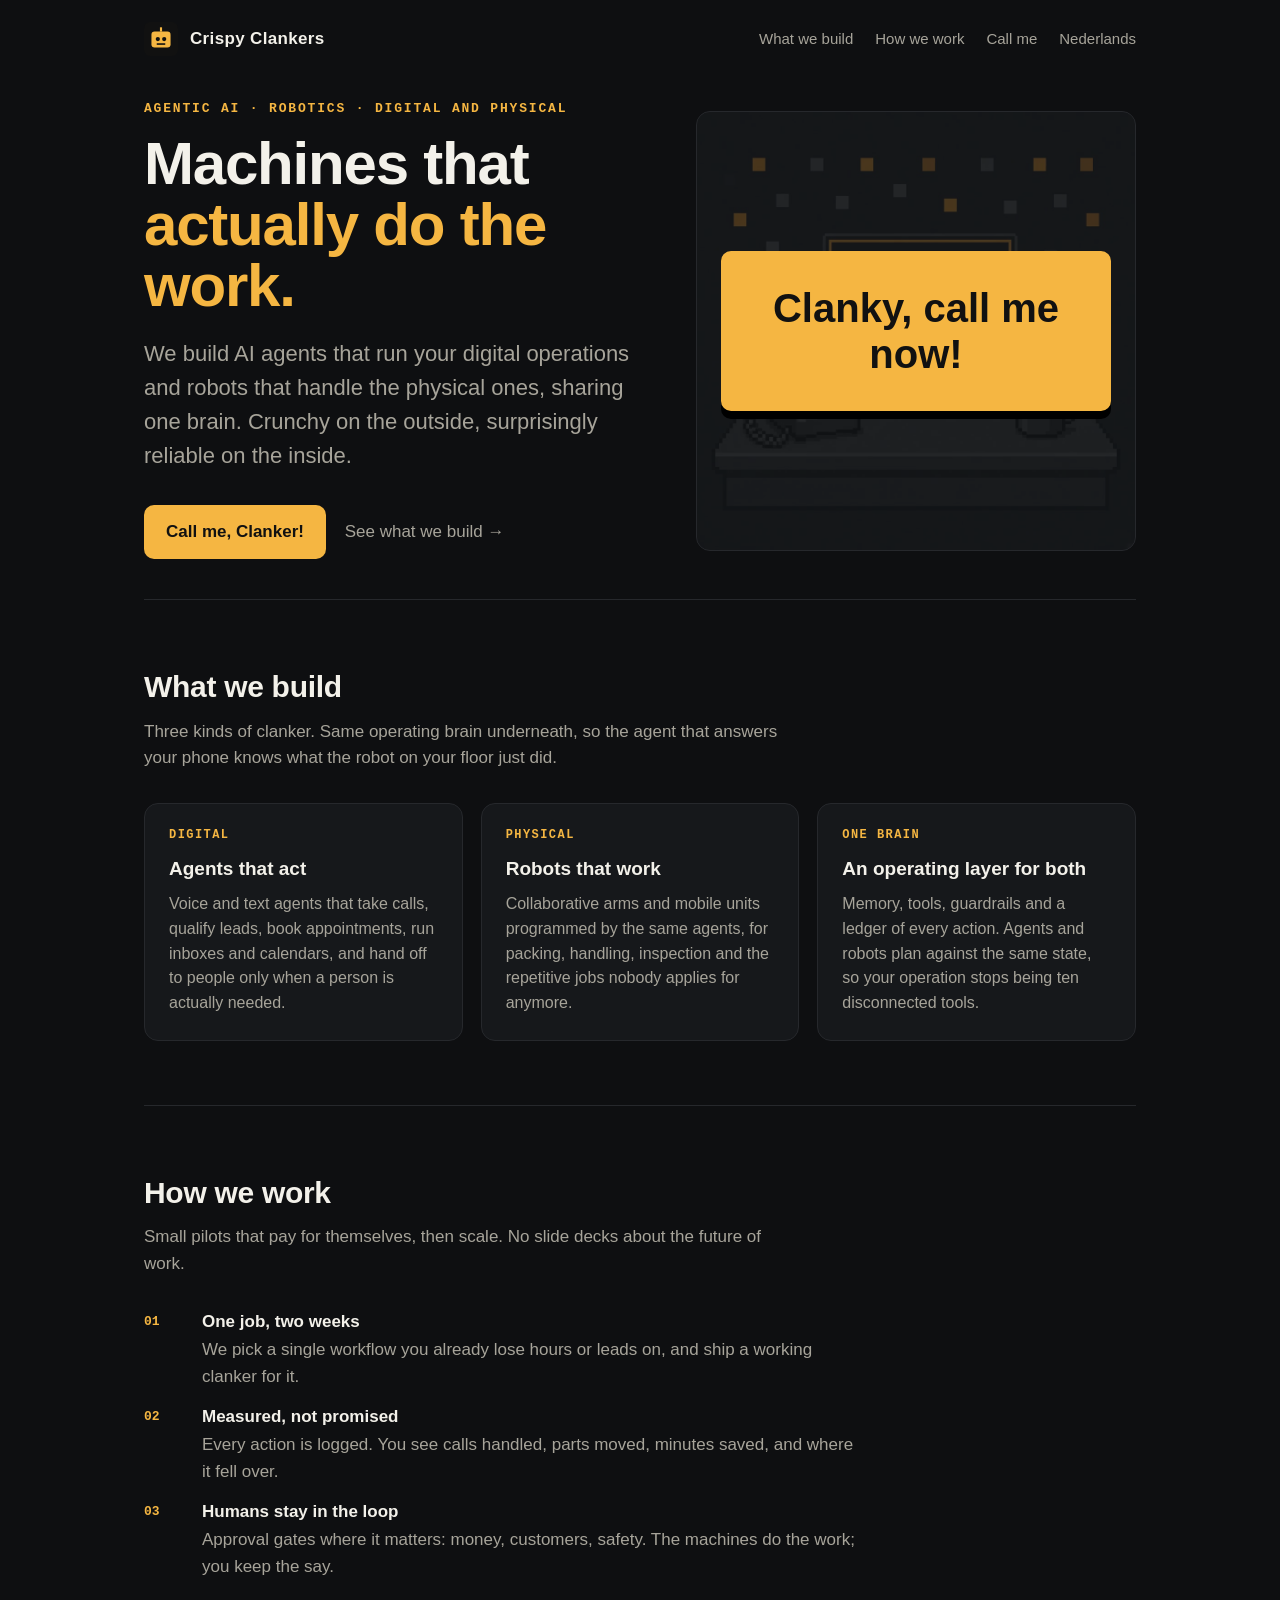
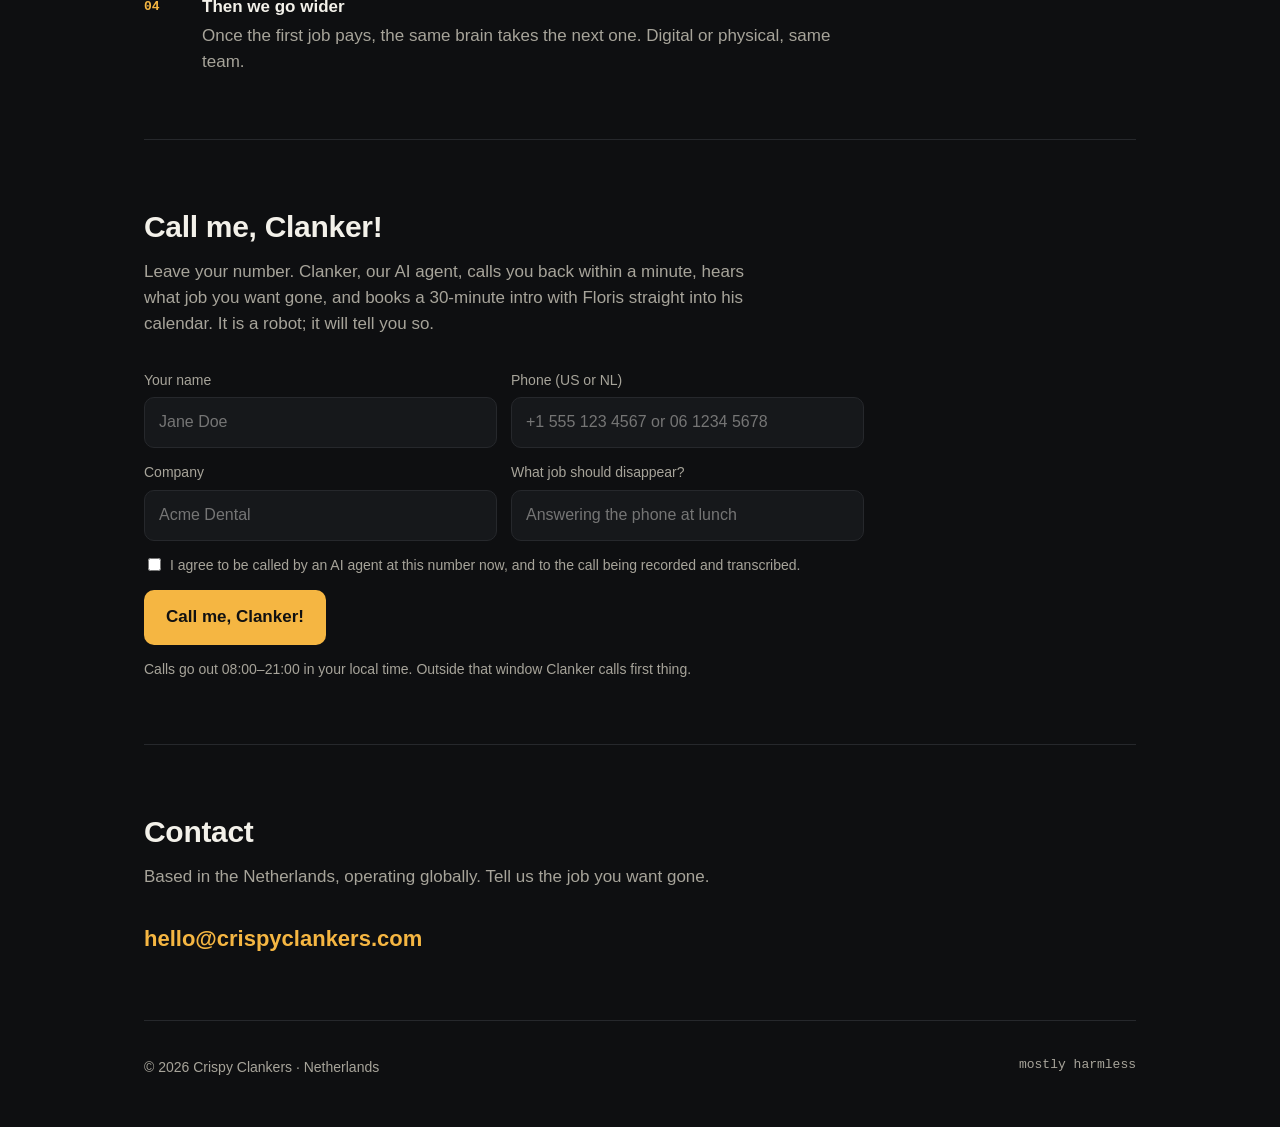
==== commit a5fb5037: "Use English Clanky video and poster on English landing page" ====
--- a/index.html
+++ b/index.html
@@ -97,8 +97,8 @@
     <a class="ghost" href="#work">See what we build →</a>
     </div>
     <div class="hero-media" data-state="cta">
-      <img class="hero-poster" src="/assets/clanky-intro-v1.jpg" width="960" height="960" alt="" fetchpriority="high">
-      <video class="hero-video" hidden autoplay muted playsinline preload="auto" width="960" height="960" poster="/assets/clanky-intro-v1.jpg" data-src="/assets/clanky-intro-v1.mp4" aria-label="Clanky answers a client call and books an appointment."></video>
+      <img class="hero-poster" src="/assets/clanky-intro-en-v1.jpg" width="960" height="960" alt="" fetchpriority="high">
+      <video class="hero-video" hidden autoplay muted playsinline preload="auto" width="960" height="960" poster="/assets/clanky-intro-en-v1.jpg" data-src="/assets/clanky-intro-en-v1.mp4" aria-label="Clanky answers a client call and books an appointment."></video>
       <div class="hero-finale"><a class="cta hero-call" href="#call">Clanky, call me now!</a></div>
       <div class="hero-controls" hidden>
         <button type="button" data-action="pause" data-pause="Pause" data-resume="Resume">Pause</button>
